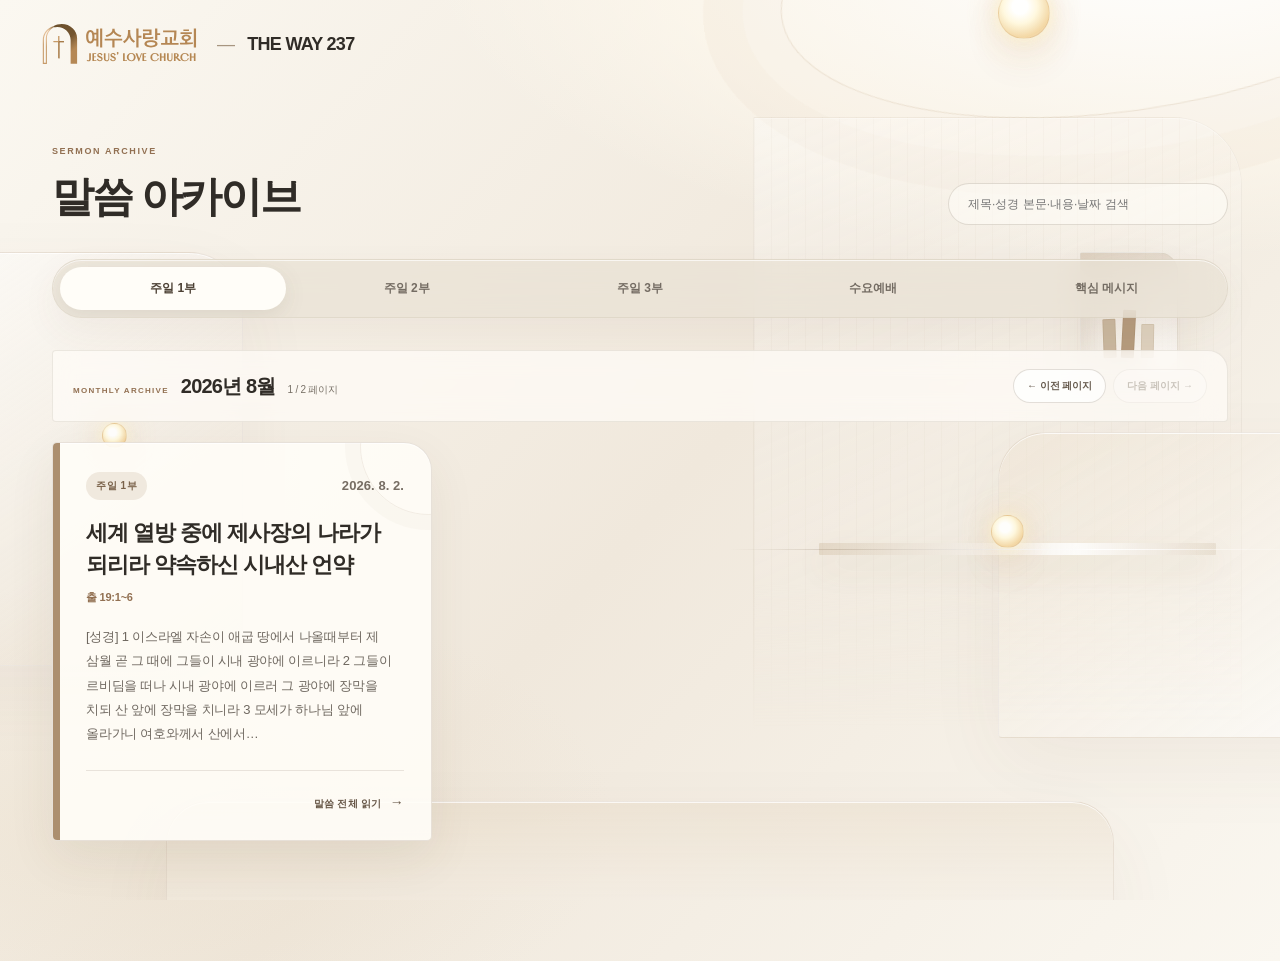
==== index.html @ fa020b90 "모바일 상세 화면 뒤로가기 수정" ====
<!doctype html>
<html lang="ko">
<head>
  <meta charset="utf-8">
  <meta name="viewport" content="width=device-width,initial-scale=1,viewport-fit=cover">
  <meta name="robots" content="noindex,nofollow,noarchive">
  <title>Jesus' Love Church - THE WAY 237</title>
  <link rel="stylesheet" href="./styles.css?v=ui-restore-2">
</head>
<body>
  <main class="site-shell">
    <div class="ambient-architecture" aria-hidden="true">
      <span class="ambient-plane ambient-plane-left"></span><span class="ambient-plane ambient-plane-right"></span><span class="ambient-plane ambient-plane-base"></span>
      <span class="ambient-shelf"></span><span class="ambient-niche"><i></i><i></i><i></i></span>
      <span class="ambient-orb ambient-orb-top"></span><span class="ambient-orb ambient-orb-middle"></span><span class="ambient-orb ambient-orb-low"></span>
    </div>
    <header class="topbar">
      <a class="brand" href="./" aria-label="Jesus' Love Church - THE WAY 237 홈"><img class="brand-logo" src="./jxlogo.svg" alt="Jesus' Love Church"><span class="brand-dash">—</span><span>THE WAY 237</span></a>
    </header>
    <section class="archive" aria-labelledby="archive-title">
      <div class="section-head"><div><span class="section-kicker">Sermon Archive</span><h1 id="archive-title">말씀 아카이브</h1></div><input id="search" class="search" type="search" placeholder="제목·성경 본문·내용·날짜 검색" aria-label="말씀 검색"></div>
      <div id="tabs" class="tabs" role="tablist" aria-label="예배 분류"></div>
      <div id="month-pagination" class="month-pagination" aria-label="월별 말씀 페이지"></div>
      <div id="cards" class="cards month-page month-page-next" aria-live="polite"></div>
    </section>
    <div id="modal-backdrop" class="modal-backdrop is-hidden" role="presentation">
      <section class="modal" role="dialog" aria-modal="true" aria-labelledby="sermon-title">
        <div class="modal-head"><span class="badge">전체 녹취록</span><div class="modal-actions"><a id="print-link" class="quiet-btn" target="_blank">PDF · 인쇄</a><button id="close-modal" class="quiet-btn" type="button">닫기</button></div></div>
        <div class="modal-body"><div id="modal-meta" class="modal-meta"></div><h2 id="sermon-title"></h2><p id="modal-passage" class="modal-passage"></p>
          <div class="annotation-panel"><div class="annotation-toolbar" role="toolbar" aria-label="녹취록 표시 도구">
            <button class="annotation-btn annotation-highlight" data-command="hiliteColor" aria-label="형광펜"><span class="annotation-icon">🖍</span><span class="annotation-label">형광펜</span><span class="annotation-mobile-label">형광</span></button>
            <button class="annotation-btn annotation-bold" data-command="bold" aria-label="굵게"><span class="annotation-icon">B</span><span class="annotation-label">굵게</span><span class="annotation-mobile-label">굵게</span></button>
            <button class="annotation-btn annotation-underline" data-command="underline" aria-label="밑줄"><span class="annotation-icon">U</span><span class="annotation-label">밑줄</span><span class="annotation-mobile-label">밑줄</span></button>
            <button class="annotation-btn" data-command="removeFormat" aria-label="선택 효과 지우기"><span class="annotation-icon">⌫</span><span class="annotation-label">선택 효과 지우기</span><span class="annotation-mobile-label">지우기</span></button>
            <button id="clear-effects" class="annotation-btn annotation-clear" aria-label="전체 효과 지우기"><span class="annotation-icon">↺</span><span class="annotation-label">전체 효과 지우기</span><span class="annotation-mobile-label">전체삭제</span></button>
          </div><p id="annotation-guide" class="annotation-guide" aria-live="polite">문장을 드래그해 선택한 뒤 원하는 효과를 누르세요.<span> 표시는 이 기기에만 저장되며 PDF에는 나오지 않습니다.</span></p></div>
          <div id="transcript" class="transcript annotated-transcript" contenteditable="true" role="document" aria-label="개인 표시가 가능한 전체 녹취록"></div>
        </div>
      </section>
    </div>
  </main>
  <script src="./app.js?v=history-fix-1" defer></script>
</body></html>
---- styles.css ----
:root {
  --ink: #302c27;
  --muted: #777066;
  --ivory: #f7f3ea;
  --paper: #fffdf8;
  --stone: #e8e0d3;
  --taupe: #a38d72;
  --bronze: #927052;
  --deep: #51483d;
  --line: rgba(100, 84, 65, .18);
  --shadow: 0 24px 70px rgba(76, 60, 42, .12);
}

* { box-sizing: border-box; }
html { scroll-behavior: smooth; }
body {
  margin: 0;
  background: var(--ivory);
  color: var(--ink);
  font-family: Pretendard, "SUIT", "Apple SD Gothic Neo", "Noto Sans KR", Arial, sans-serif;
  -webkit-font-smoothing: antialiased;
  letter-spacing: -.015em;
  overflow-x: hidden;
}
button, input, textarea, select { font: inherit; }
button, a { -webkit-tap-highlight-color: transparent; }

.site-shell {
  min-height: 100vh;
  background:
    radial-gradient(ellipse 58% 33% at 68% -4%, rgba(255,255,255,.98) 0%, rgba(255,250,239,.62) 50%, transparent 74%),
    radial-gradient(ellipse 42% 28% at 8% 68%, rgba(224,207,180,.28), transparent 72%),
    linear-gradient(132deg, #fbf8f1 0%, #f0e8dc 52%, #faf7f0 100%);
  position: relative;
  overflow: hidden;
  isolation:isolate;
  background-size: 132% 132%, 126% 126%, 100% 100%;
}
.site-shell::before { content:""; position:fixed; width:680px; height:280px; right:-180px; top:-170px; pointer-events:none; border:1px solid rgba(174,139,96,.19); border-radius:50%; box-shadow:0 0 0 38px rgba(255,255,255,.16),0 0 0 78px rgba(174,139,96,.045); transform:rotate(-8deg); z-index:0; }
.site-shell::after { content:""; position:fixed; width:70vw; height:155vh; left:-78vw; top:-28vh; pointer-events:none; opacity:.22; background:linear-gradient(108deg,transparent 10%,rgba(255,255,255,.04) 30%,rgba(255,253,244,.52) 48%,rgba(255,255,255,.09) 59%,transparent 79%); transform:rotate(8deg); z-index:0; }
.ambient-architecture { position:fixed; inset:0; z-index:0; pointer-events:none; overflow:hidden; }
.ambient-architecture::before { content:""; position:absolute; width:min(38vw,560px); height:68vh; right:3vw; top:13vh; opacity:.5; border:1px solid rgba(123,99,70,.1); border-radius:2px 68px 3px 3px; background:repeating-linear-gradient(90deg,rgba(143,119,88,.065) 0 1px,transparent 1px 17px),linear-gradient(155deg,rgba(255,255,255,.65),rgba(221,205,181,.25)); box-shadow:inset 0 1px rgba(255,255,255,.8),0 42px 100px rgba(107,81,48,.07); mask-image:linear-gradient(to bottom,black 0 76%,transparent); }
.ambient-architecture::after { content:""; position:absolute; width:46vw; height:1px; right:-3vw; top:61vh; background:linear-gradient(90deg,transparent,rgba(112,89,63,.2) 18%,rgba(255,255,255,.9) 62%,transparent); box-shadow:0 12px 32px rgba(117,88,52,.1); }
.ambient-plane { position:absolute; display:block; border:1px solid rgba(118,93,64,.09); box-shadow:inset 0 1px rgba(255,255,255,.75),0 28px 80px rgba(106,79,46,.055); }
.ambient-plane-left { width:32vw; height:46vh; left:-13vw; top:28vh; border-radius:0 54px 5px 0; background:linear-gradient(145deg,rgba(255,255,255,.62),rgba(217,199,175,.25)); }
.ambient-plane-right { width:31vw; height:34vh; right:-9vw; top:48vh; border-radius:48px 0 0 4px; background:linear-gradient(145deg,rgba(236,224,205,.45),rgba(255,255,255,.58)); }
.ambient-plane-base { width:74vw; height:23vh; left:13vw; bottom:-12vh; border-radius:42px 42px 0 0; background:linear-gradient(180deg,rgba(228,213,191,.36),rgba(255,255,255,.48)); }
.ambient-shelf { position:absolute; right:5vw; top:60.3vh; width:31vw; height:12px; border-radius:1px; background:linear-gradient(90deg,rgba(199,178,148,.36),rgba(255,255,255,.8) 65%,rgba(183,158,126,.2)); box-shadow:0 13px 32px rgba(116,84,47,.09); }
.ambient-niche { position:absolute; right:8vw; top:28vh; width:98px; height:124px; padding:17px 14px; display:flex; align-items:flex-end; justify-content:center; gap:6px; border:1px solid rgba(112,88,60,.1); border-radius:2px 20px 2px 2px; background:linear-gradient(155deg,rgba(197,177,149,.3),rgba(255,255,255,.72)); box-shadow:inset 12px 14px 28px rgba(111,80,42,.08),0 20px 45px rgba(106,79,47,.07); }
.ambient-niche i { width:13px; height:39px; border-radius:1px; background:#c9b79e; box-shadow:inset 0 0 0 1px rgba(103,77,46,.08); transform:rotate(-2deg); }
.ambient-niche i:nth-child(2) { height:48px; background:#b59b7d; transform:rotate(3deg); }
.ambient-niche i:nth-child(3) { height:34px; background:#ddd0bd; transform:rotate(1deg); }
.ambient-orb { position:absolute; display:block; width:33px; height:33px; border-radius:50%; background:radial-gradient(circle at 42% 37%,#fff 0 18%,#fff8dd 40%,#f2d39c 72%,rgba(207,158,93,.32) 100%); border:1px solid rgba(188,143,83,.22); box-shadow:0 0 12px rgba(255,245,208,.95),0 0 34px rgba(231,190,125,.46),0 20px 48px rgba(169,119,55,.13); opacity:.9; }
.ambient-orb-top { width:52px; height:52px; right:18vw; top:-13px; animation-delay:-2s; }
.ambient-orb-middle { right:20vw; top:57.2vh; }
.ambient-orb-low { width:25px; height:25px; left:8vw; top:47vh; animation-delay:-4s; }

.topbar { max-width: 1260px; margin:auto; height:88px; padding:0 30px; display:flex; justify-content:space-between; align-items:center; position:relative; z-index:3; }
.brand { display:inline-flex; align-items:center; gap:13px; color:var(--ink); text-decoration:none; font-size:18px; font-weight:700; letter-spacing:-.04em; }
.brand-dash { color:#a79580; font-weight:400; }
.brand-logo { display:block; width:164px; height:auto; flex:0 0 auto; }
.brand-mark { width:38px; height:38px; border:1px solid rgba(81,72,61,.35); border-radius:50%; display:grid; place-items:center; font-size:14px; font-weight:600; background:rgba(255,253,248,.48); backdrop-filter:blur(8px); }
.admin-link { color:#71695f; text-decoration:none; font-size:12px; font-weight:600; letter-spacing:.05em; padding:8px 2px; border-bottom:1px solid transparent; }
.admin-link:hover { color:var(--ink); border-color:var(--taupe); }

.eyebrow { margin:0 0 25px; color:#f0dabb; text-transform:uppercase; letter-spacing:.2em; font-size:10px; font-weight:700; }

.archive { max-width:1200px; margin:58px auto 0; padding:0 12px 120px; position:relative; z-index:2; }
.section-head { display:flex; align-items:flex-end; justify-content:space-between; gap:36px; margin-bottom:34px; }
.section-kicker { display:block; color:var(--bronze); text-transform:uppercase; letter-spacing:.18em; font-size:9px; font-weight:700; margin-bottom:13px; }
.section-head h1 { margin:0; font-size:42px; font-weight:650; letter-spacing:-.055em; }
.section-head p { margin:12px 0 0; color:var(--muted); font-size:14px; }
.search { width:280px; background:rgba(255,253,248,.55); border:1px solid var(--line); border-radius:100px; padding:13px 19px; outline:none; color:var(--ink); font-size:12px; transition:.2s; }
.search:focus { background:var(--paper); border-color:rgba(146,112,82,.55); box-shadow:0 0 0 4px rgba(146,112,82,.08); }
.search-highlight { background:#fff18a; color:inherit; border-radius:3px; padding:0 .08em; box-decoration-break:clone; -webkit-box-decoration-break:clone; box-shadow:0 0 0 2px rgba(255,241,138,.38); }

.tabs { display:flex; gap:7px; padding:7px; background:rgba(232,224,211,.68); border:1px solid rgba(130,108,82,.1); border-radius:100px; overflow-x:auto; scrollbar-width:none; margin-bottom:32px; backdrop-filter:blur(16px); box-shadow:0 14px 38px rgba(101,76,46,.055),inset 0 1px rgba(255,255,255,.65); }
.tab { flex:1; min-width:max-content; border:0; background:transparent; color:#746c63; padding:13px 18px; border-radius:100px; cursor:pointer; font-size:12px; font-weight:600; transition:.2s ease; }
.tab:hover { color:var(--ink); background:rgba(255,255,255,.36); }
.tab.active { background:var(--paper); color:#4c4034; box-shadow:0 6px 22px rgba(80,64,45,.10); }

.month-pagination { margin:0 0 20px; padding:18px 20px; display:flex; align-items:center; justify-content:space-between; gap:20px; border:1px solid rgba(111,91,68,.12); border-radius:4px 20px 4px 4px; background:rgba(255,253,248,.7); backdrop-filter:blur(12px); }
.month-heading { display:flex; align-items:baseline; gap:12px; min-width:0; }
.month-heading > span { color:var(--bronze); font-size:8px; font-weight:750; letter-spacing:.16em; text-transform:uppercase; }
.month-heading strong { color:var(--ink); font-size:20px; letter-spacing:-.04em; white-space:nowrap; }
.month-heading small { color:var(--muted); font-size:10px; white-space:nowrap; }
.month-buttons { display:flex; gap:7px; }
.month-buttons button { border:1px solid var(--line); border-radius:100px; padding:9px 13px; background:rgba(255,255,255,.7); color:#675b4e; font-size:10px; font-weight:650; cursor:pointer; }
.month-buttons button:hover:not(:disabled) { background:#fff; border-color:rgba(146,112,82,.42); }
.month-buttons button:disabled { opacity:.32; cursor:default; }

.cards { display:grid; grid-template-columns:repeat(3,1fr); gap:18px; }
.month-page-next { animation:month-page-next .32s ease both; }
.month-page-previous { animation:month-page-previous .32s ease both; }
@keyframes month-page-next { from { opacity:.2; transform:translateX(18px); } to { opacity:1; transform:translateX(0); } }
@keyframes month-page-previous { from { opacity:.2; transform:translateX(-18px); } to { opacity:1; transform:translateX(0); } }
.card { min-height:320px; background:rgba(255,253,248,.9); border:1px solid rgba(111,91,68,.16); border-radius:5px 28px 5px 5px; padding:29px 27px 23px 33px; display:flex; flex-direction:column; position:relative; overflow:hidden; transition:transform .28s ease, box-shadow .28s ease, background .28s ease; box-shadow:0 18px 48px rgba(82,65,45,.075),inset 0 1px rgba(255,255,255,.8); backdrop-filter:blur(14px); }
.card::before { content:""; position:absolute; inset:0 auto 0 0; width:7px; background:#b6a186; }
.card::after { content:""; position:absolute; width:135px; height:135px; border:1px solid rgba(146,112,82,.11); border-radius:50%; right:-66px; top:-65px; box-shadow:0 0 0 15px rgba(146,112,82,.035); }
.card-sunday1::before { background:#ac8f6f; }
.card-sunday2::before { background:#888b75; }
.card-sunday3::before { background:#a77f72; }
.card-wednesday::before { background:#788c89; }
.card-core::before { background:#8b765d; }
.card:hover { transform:translateY(-5px); background:#fffefa; box-shadow:0 24px 55px rgba(79,61,41,.12); }
.card-top { display:flex; align-items:center; justify-content:space-between; gap:12px; position:relative; z-index:1; }
.card-number, .date { color:#989087; font-size:9px; font-weight:600; letter-spacing:.11em; text-transform:uppercase; }
.badge { align-self:flex-start; display:inline-flex; margin-top:0; color:#796149; font-size:10px; font-weight:700; letter-spacing:.06em; padding:7px 10px; background:#f0e9de; border-radius:100px; }
.card-meta { display:flex; align-items:center; justify-content:space-between; gap:12px; position:relative; z-index:1; }
.card-date { color:#766d63; font-size:13px; font-weight:720; line-height:1.4; letter-spacing:.005em; white-space:nowrap; }
.card-title { margin:17px 0 9px; border:0; background:none; color:var(--ink); padding:0; text-align:left; font-size:22px; line-height:1.46; font-weight:650; letter-spacing:-.045em; cursor:pointer; word-break:keep-all; position:relative; z-index:1; }
.card-title:hover { color:#7b6045; }
.passage { margin:0; color:var(--bronze); font-size:11px; font-weight:600; }
.card-excerpt { margin:20px 0 24px; color:#6f6860; font-size:13px; line-height:1.86; word-break:keep-all; }
.card-bottom { margin-top:auto; padding-top:17px; border-top:1px solid rgba(105,88,68,.14); display:flex; align-items:center; justify-content:flex-end; color:var(--muted); font-size:11px; }
.card-read { border:0; background:none; padding:6px 0 6px 10px; color:#675747; cursor:pointer; font-size:10px; font-weight:700; letter-spacing:.03em; }
.read-arrow { display:inline-block; margin-left:5px; font-size:14px; transition:transform .2s; }
.card-read:hover .read-arrow { transform:translateX(3px); }
.empty { grid-column:1/-1; border:1px dashed rgba(118,99,75,.32); border-radius:4px 28px 4px 4px; padding:82px 20px; text-align:center; color:var(--muted); background:rgba(255,253,248,.55); }
.empty strong { display:block; color:var(--ink); font-size:20px; margin-bottom:10px; }

.modal-backdrop { position:fixed; inset:0; z-index:50; background:rgba(48,41,34,.64); backdrop-filter:blur(12px); padding:26px; display:grid; place-items:center; }
.modal { width:min(880px,100%); max-height:calc(100vh - 52px); background:#fffdf8; border-radius:5px 32px 5px 5px; box-shadow:0 34px 110px rgba(27,21,16,.34); overflow:auto; }
.modal-head { position:sticky; top:0; z-index:2; background:rgba(255,253,248,.94); backdrop-filter:blur(15px); border-bottom:1px solid var(--line); padding:16px 25px; display:flex; justify-content:space-between; align-items:center; }
.modal-head .badge { margin:0; }
.modal-actions { display:flex; gap:8px; }
.quiet-btn, .primary-btn, .danger-btn { display:inline-flex; align-items:center; justify-content:center; border:1px solid var(--line); background:rgba(255,255,255,.45); padding:10px 14px; cursor:pointer; color:var(--ink); font-size:11px; font-weight:650; border-radius:100px; text-decoration:none; }
.quiet-btn:hover { background:#fff; border-color:rgba(146,112,82,.4); }
.primary-btn { background:var(--deep); color:#fff; border-color:var(--deep); }
.primary-btn:hover { background:#3e372f; }
.danger-btn { color:#9e5149; border-color:#dabfba; }
.modal-body { padding:62px clamp(30px,8vw,96px) 90px; }
.modal-meta { color:#6f5943; font-size:14px; font-weight:760; line-height:1.55; letter-spacing:.015em; }
.modal h2 { margin:21px 0 12px; font-size:clamp(31px,5vw,47px); line-height:1.35; letter-spacing:-.055em; font-weight:670; word-break:keep-all; }
.modal-passage { color:var(--bronze); margin:16px 0 0; font-size:13px; font-weight:650; letter-spacing:.01em; }
.transcript { max-width:670px; margin:42px auto 0; font-size:16px; line-height:2.05; color:#3e3a35; word-break:keep-all; font-weight:400; }
.transcript p { margin:0 0 1.55em; white-space:pre-line; }
.annotation-panel { position:fixed; left:50%; bottom:24px; transform:translate3d(-50%,0,0); z-index:70; width:min(760px,calc(100vw - 80px)); margin:0; padding:14px 15px 12px; border:1px solid rgba(120,99,75,.2); border-radius:5px 18px 5px 5px; background:#f5efe5; box-shadow:0 18px 48px rgba(56,41,27,.22); }
.annotation-toolbar { display:flex; flex-wrap:nowrap; gap:7px; }
.annotation-btn { flex:1 1 0; min-width:0; min-height:38px; border:1px solid rgba(107,88,66,.18); border-radius:100px; padding:8px 7px; background:#fffdf9; color:#5f554a; font-size:10px; font-weight:700; cursor:pointer; display:inline-flex; align-items:center; justify-content:center; gap:6px; white-space:nowrap; }
.annotation-btn:hover { background:#fff; border-color:rgba(146,112,82,.45); }
.annotation-icon { min-width:14px; font-size:13px; line-height:1; text-align:center; }
.annotation-label { display:none; }
.annotation-mobile-label { display:block; font-size:9px; line-height:1; white-space:nowrap; }
.annotation-highlight { background:linear-gradient(transparent 32%,#fff18a 32% 84%,transparent 84%),#fff; }
.annotation-bold { font-weight:850; }
.annotation-underline { text-decoration:underline; text-underline-offset:3px; }
.annotation-clear { color:#8b5f56; }
.annotation-guide { margin:9px 2px 0; color:#766d63; font-size:10px; line-height:1.6; }
.annotation-guide span { color:#9a8f83; }
.annotated-transcript { cursor:text; outline:none; caret-color:transparent; padding-bottom:112px; }
.annotated-transcript:focus { outline:none; }
.annotated-transcript ::selection { background:rgba(178,151,116,.28); }

.admin-page { min-height:100vh; background:radial-gradient(ellipse 52% 25% at 80% 0%,rgba(255,255,255,.95),transparent 74%),linear-gradient(135deg,#f8f4ec,#ede2d3 55%,#f8f5ee); }
.admin-wrap { max-width:1080px; margin:auto; padding:38px 24px 90px; }
.admin-nav { display:flex; justify-content:space-between; align-items:center; margin-bottom:60px; }
.admin-hero { display:flex; justify-content:space-between; align-items:flex-end; gap:30px; border-bottom:1px solid var(--line); padding-bottom:32px; }
.admin-hero h1 { margin:0; font-size:42px; font-weight:660; letter-spacing:-.055em; }
.admin-hero p { margin:12px 0 0; color:var(--muted); }
.admin-grid { display:grid; grid-template-columns:1.5fr .8fr; gap:24px; margin-top:28px; align-items:start; }
.panel { background:rgba(255,253,248,.94); border:1px solid var(--line); border-radius:4px 22px 4px 4px; padding:29px; box-shadow:0 12px 36px rgba(77,59,40,.055); }
.panel h2 { margin:0 0 7px; font-size:21px; font-weight:670; letter-spacing:-.04em; }
.panel-note { margin:0 0 25px; color:var(--muted); font-size:12px; line-height:1.65; }
.form-grid { display:grid; grid-template-columns:1fr 1fr; gap:16px; }
.field { display:flex; flex-direction:column; gap:7px; }
.field.full { grid-column:1/-1; }
.field label { color:#5f574e; font-size:11px; font-weight:700; }
.field input, .field select, .field textarea { width:100%; border:1px solid rgba(108,91,71,.23); background:rgba(255,255,255,.74); padding:12px 13px; outline:none; color:var(--ink); border-radius:3px 12px 3px 3px; }
.field input:focus, .field select:focus, .field textarea:focus { border-color:var(--taupe); box-shadow:0 0 0 3px rgba(163,141,114,.10); background:#fff; }
.field textarea { min-height:340px; resize:vertical; line-height:1.75; }
.form-actions { display:flex; justify-content:space-between; align-items:center; gap:10px; margin-top:18px; }
.form-submit-actions, .admin-item-actions { display:flex; align-items:center; gap:8px; }
.editing-panel { border-color:rgba(154,119,77,.5); box-shadow:0 0 0 3px rgba(163,141,114,.1),0 12px 36px rgba(77,59,40,.07); }
.helper { color:var(--muted); font-size:11px; }
.settings-stack { display:flex; flex-direction:column; gap:20px; }
.notice { margin:18px 0 0; padding:13px 15px; background:#eee8dc; color:#625747; font-size:11px; line-height:1.65; border-left:3px solid #ab9272; }
.notice.error, .error { background:#f6e9e5; color:#8d4942; border-color:#ba6f67; }
.admin-list { margin-top:24px; }
.admin-category-tabs { display:flex; flex-wrap:wrap; gap:7px; margin:0 0 18px; }
.admin-category-tabs button { border:1px solid var(--line); border-radius:100px; padding:9px 12px; background:#fff; color:var(--muted); font-size:10px; font-weight:700; cursor:pointer; }
.admin-category-tabs button span { display:inline-grid; min-width:18px; height:18px; margin-left:4px; padding:0 4px; place-items:center; border-radius:100px; background:#eee7dc; color:#756452; font-size:8px; }
.admin-category-tabs button.active { background:var(--deep); color:#fff; border-color:var(--deep); }
.admin-category-tabs button.active span { background:rgba(255,255,255,.16); color:#fff; }
.admin-item { display:flex; justify-content:space-between; align-items:center; gap:14px; padding:16px 0; border-top:1px solid var(--line); font-size:11px; color:var(--muted); }
.admin-item strong { display:block; color:var(--ink); font-size:14px; margin-bottom:5px; }
.admin-item-actions { flex:0 0 auto; }
.admin-empty { padding:28px 0 8px; text-align:center; }
.loading { min-height:60vh; display:grid; place-items:center; color:var(--muted); }
.signin-card { max-width:500px; margin:11vh auto; background:rgba(255,253,248,.96); padding:52px; text-align:center; border:1px solid var(--line); border-radius:5px 32px 5px 5px; box-shadow:var(--shadow); }
.signin-card .brand { margin-bottom:18px; }
.signin-card h1 { font-weight:660; font-size:34px; letter-spacing:-.05em; }
.signin-card p { color:var(--muted); line-height:1.75; margin-bottom:25px; font-size:13px; }
.signin-card .field { text-align:left; }

.print-page { max-width:794px; margin:0 auto; padding:52px 54px 80px; background:#fff; min-height:100vh; color:#111; }
.print-page #print-root { width:100%; }
.print-toolbar { display:flex; justify-content:space-between; align-items:center; border-bottom:1px solid #dedede; padding-bottom:16px; margin-bottom:50px; }
.print-toolbar-note { color:#777; font-size:12px; }
.print-header { break-after:avoid-page; }
.print-meta { margin:0; color:#333; font-size:15px; line-height:1.5; font-weight:720; letter-spacing:.01em; }
.print-title { max-width:680px; font-size:34px; line-height:1.42; letter-spacing:-.04em; margin:19px 0 0; font-weight:700; word-break:keep-all; }
.print-passage { margin:19px 0 0; color:#222; font-size:15px; line-height:1.6; font-weight:650; }
.print-content { margin-top:62px; font-size:15px; line-height:1.95; letter-spacing:-.012em; color:#111; word-break:keep-all; }
.print-paragraph { margin:0 0 1.45em; white-space:pre-line; orphans:3; widows:3; }
.print-section-label { display:block; margin:2.2em 0 .75em; font-size:17px; line-height:1.5; font-weight:800; letter-spacing:-.02em; }
.print-content .print-paragraph:first-child .print-section-label { margin-top:0; }

@media (max-width:850px) {
  .ambient-architecture::before { width:52vw; right:-5vw; opacity:.38; }
  .ambient-plane-left { width:43vw; left:-23vw; }
  .ambient-niche { right:3vw; transform:scale(.82); transform-origin:top right; }
  .ambient-shelf { right:-4vw; width:44vw; }
  .topbar { padding:0 20px; }
  .archive { margin-top:46px; padding:0 16px 90px; }
  .section-head { align-items:flex-start; flex-direction:column; }
  .search { width:100%; }
  .cards { grid-template-columns:1fr 1fr; }
  .admin-grid { grid-template-columns:1fr; }
}
@media (max-width:570px) {
  .ambient-architecture::before { width:74vw; height:54vh; right:-26vw; top:18vh; opacity:.28; }
  .ambient-plane-left { width:72vw; height:34vh; left:-49vw; top:37vh; }
  .ambient-plane-right { width:58vw; right:-35vw; top:53vh; opacity:.65; }
  .ambient-plane-base, .ambient-niche, .ambient-orb-low { display:none; }
  .ambient-shelf { width:50vw; right:-23vw; top:55vh; opacity:.6; }
  .ambient-orb-top { right:8vw; width:42px; height:42px; }
  .ambient-orb-middle { right:10vw; top:52.5vh; width:25px; height:25px; opacity:.72; }
  .topbar { height:72px; }
  .topbar .brand { gap:7px; font-size:13px; white-space:nowrap; }
  .topbar .brand-logo { width:112px; }
  .topbar .brand-dash { display:none; }
  .archive { margin-top:68px; }
  .section-head h1 { font-size:34px; }
  .month-pagination { align-items:flex-start; flex-direction:column; padding:16px; }
  .month-heading { flex-wrap:wrap; gap:6px 10px; }
  .month-heading > span { width:100%; }
  .month-buttons { width:100%; }
  .month-buttons button { flex:1; padding:10px 8px; }
  .tabs { display:grid; grid-template-columns:repeat(2,minmax(0,1fr)); width:100%; max-width:100%; overflow:hidden; border-radius:18px; gap:5px; }
  .tab { min-width:0; width:100%; padding:11px 7px; white-space:normal; line-height:1.35; }
  .cards { grid-template-columns:1fr; }
  .card { min-height:300px; }
  .modal-backdrop { padding:0; }
  .modal { max-height:100vh; height:100vh; border-radius:0; }
  .modal-head { padding:13px 15px; }
  .modal-body { padding:42px 24px 65px; }
  .modal-meta { font-size:13px; }
  .annotation-panel { left:10px; right:10px; bottom:max(10px,env(safe-area-inset-bottom)); transform:none; width:auto; padding:7px; border-radius:14px; }
  .annotation-toolbar { width:100%; gap:5px; }
  .annotation-btn { flex:1 1 20%; min-width:0; min-height:50px; padding:5px 2px; border-radius:10px; flex-direction:column; gap:3px; }
  .annotation-icon { font-size:16px; }
  .annotation-mobile-label { font-size:8px; }
  .annotation-guide { display:none; }
  .annotated-transcript { padding-bottom:92px; }
  .form-grid { grid-template-columns:1fr; }
  .field.full { grid-column:auto; }
  .form-actions { align-items:stretch; flex-direction:column; }
  .form-submit-actions { width:100%; }
  .form-submit-actions button { flex:1; }
  .admin-item { align-items:flex-start; flex-direction:column; }
  .admin-item-actions { width:100%; }
  .admin-item-actions button { flex:1; }
  .admin-hero { align-items:flex-start; flex-direction:column; }
  .signin-card { margin:7vh 14px; padding:38px 26px; }
}
@media (prefers-reduced-motion: reduce) {
  *, *::before, *::after { scroll-behavior:auto !important; animation-duration:.01ms !important; animation-iteration-count:1 !important; }
}
@media print {
  html, body { background:#fff; color:#000; }
  .print-toolbar { display:none; }
  .print-page { padding:0; max-width:none; width:auto; min-height:0; }
  .print-meta, .print-passage, .print-content { color:#000; }
  .print-title { font-size:25pt; line-height:1.38; }
  .print-meta, .print-passage { font-size:11pt; }
  .print-content { margin-top:16mm; font-size:11pt; line-height:1.9; }
  .print-paragraph { margin-bottom:1.35em; }
  .print-section-label { font-size:12.5pt; }
  @page { size:A4; margin:19mm 18mm 20mm; }
}

.is-hidden { display:none !important; }
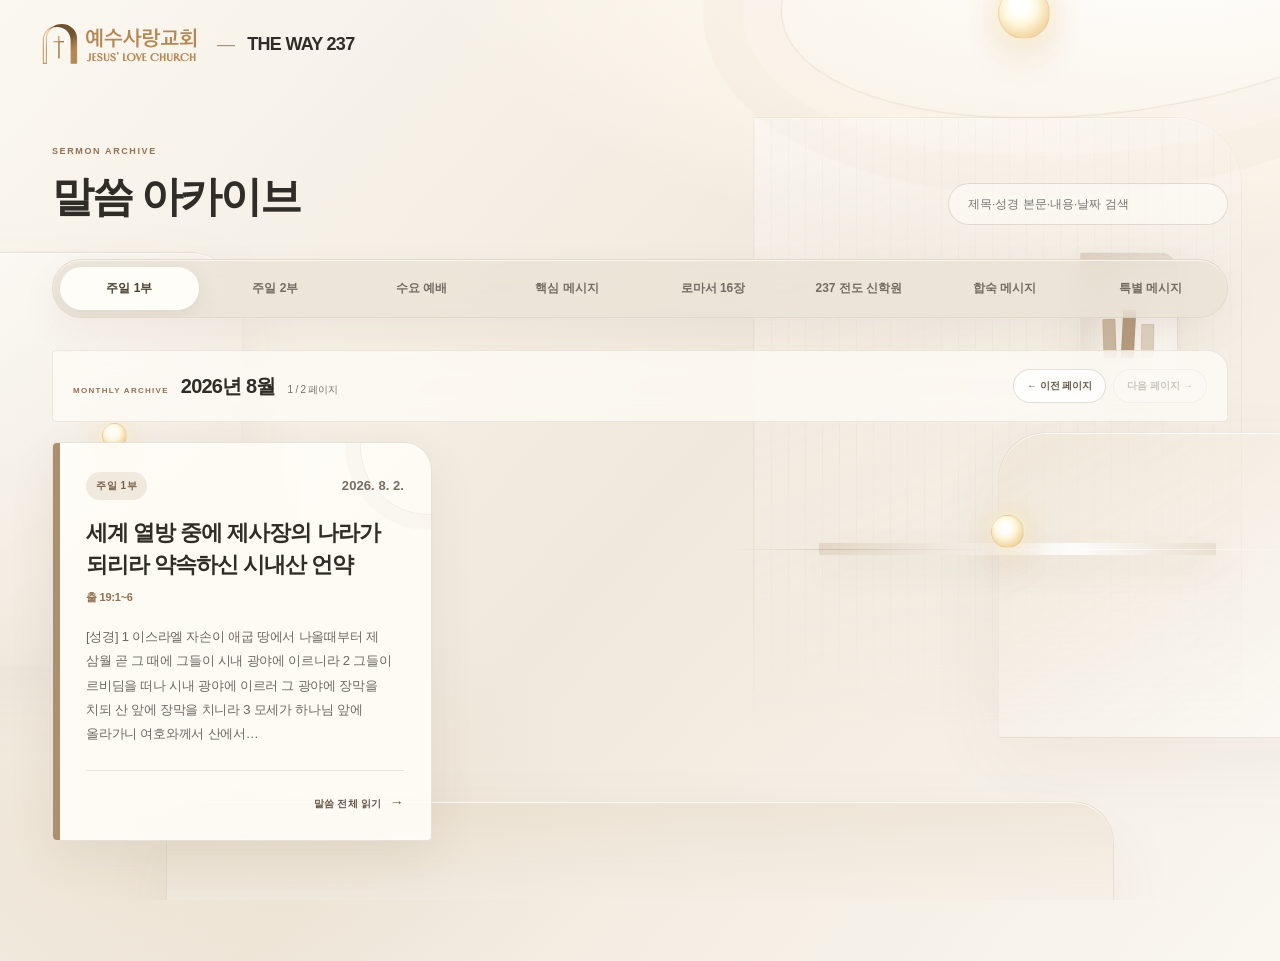
==== commit e3c9bbdf: "말씀 분류 탭과 항목 필터 추가" ====
--- a/index.html
+++ b/index.html
@@ -5,7 +5,7 @@
   <meta name="viewport" content="width=device-width,initial-scale=1,viewport-fit=cover">
   <meta name="robots" content="noindex,nofollow,noarchive">
   <title>Jesus' Love Church - THE WAY 237</title>
-  <link rel="stylesheet" href="./styles.css?v=ui-restore-2">
+  <link rel="stylesheet" href="./styles.css?v=overflow-fix-1">
 </head>
 <body>
   <main class="site-shell">
@@ -20,12 +20,13 @@
     <section class="archive" aria-labelledby="archive-title">
       <div class="section-head"><div><span class="section-kicker">Sermon Archive</span><h1 id="archive-title">말씀 아카이브</h1></div><input id="search" class="search" type="search" placeholder="제목·성경 본문·내용·날짜 검색" aria-label="말씀 검색"></div>
       <div id="tabs" class="tabs" role="tablist" aria-label="예배 분류"></div>
+      <fieldset id="detail-filters" class="detail-filters is-hidden"><legend id="detail-filter-title"></legend><div id="detail-filter-options"></div></fieldset>
       <div id="month-pagination" class="month-pagination" aria-label="월별 말씀 페이지"></div>
       <div id="cards" class="cards month-page month-page-next" aria-live="polite"></div>
     </section>
     <div id="modal-backdrop" class="modal-backdrop is-hidden" role="presentation">
       <section class="modal" role="dialog" aria-modal="true" aria-labelledby="sermon-title">
-        <div class="modal-head"><span class="badge">전체 녹취록</span><div class="modal-actions"><a id="print-link" class="quiet-btn" target="_blank">PDF · 인쇄</a><button id="close-modal" class="quiet-btn" type="button">닫기</button></div></div>
+        <div class="modal-head"><div class="modal-head-top"><span class="badge">전체 녹취록</span><div class="modal-actions"><a id="print-link" class="quiet-btn" target="_blank">PDF · 인쇄</a><button id="close-modal" class="quiet-btn" type="button">닫기</button></div></div><div class="transcript-search-bar" role="search"><input id="transcript-search" type="search" placeholder="녹취록 본문에서 검색" aria-label="녹취록 본문에서 검색"><span id="transcript-search-count" class="transcript-search-count" aria-live="polite"></span><button id="transcript-search-prev" type="button" aria-label="이전 검색 결과">↑</button><button id="transcript-search-next" type="button" aria-label="다음 검색 결과">↓</button></div></div>
         <div class="modal-body"><div id="modal-meta" class="modal-meta"></div><h2 id="sermon-title"></h2><p id="modal-passage" class="modal-passage"></p>
           <div class="annotation-panel"><div class="annotation-toolbar" role="toolbar" aria-label="녹취록 표시 도구">
             <button class="annotation-btn annotation-highlight" data-command="hiliteColor" aria-label="형광펜"><span class="annotation-icon">🖍</span><span class="annotation-label">형광펜</span><span class="annotation-mobile-label">형광</span></button>
@@ -39,5 +40,5 @@
       </section>
     </div>
   </main>
-  <script src="./app.js?v=history-fix-1" defer></script>
+  <script src="./app.js?v=transcript-search-1" defer></script>
 </body></html>
--- a/styles.css
+++ b/styles.css
@@ -12,8 +12,17 @@
 }
 
 * { box-sizing: border-box; }
-html { scroll-behavior: smooth; }
+html {
+  width: 100%;
+  max-width: 100%;
+  scroll-behavior: smooth;
+  overflow-x: hidden;
+  overflow-x: clip;
+  overscroll-behavior-x: none;
+}
 body {
+  width: 100%;
+  max-width: 100%;
   margin: 0;
   background: var(--ivory);
   color: var(--ink);
@@ -21,11 +30,15 @@
   -webkit-font-smoothing: antialiased;
   letter-spacing: -.015em;
   overflow-x: hidden;
+  overflow-x: clip;
+  overscroll-behavior-x: none;
 }
 button, input, textarea, select { font: inherit; }
 button, a { -webkit-tap-highlight-color: transparent; }
 
 .site-shell {
+  width: 100%;
+  max-width: 100%;
   min-height: 100vh;
   background:
     radial-gradient(ellipse 58% 33% at 68% -4%, rgba(255,255,255,.98) 0%, rgba(255,250,239,.62) 50%, transparent 74%),
@@ -33,6 +46,8 @@
     linear-gradient(132deg, #fbf8f1 0%, #f0e8dc 52%, #faf7f0 100%);
   position: relative;
   overflow: hidden;
+  overflow: clip;
+  touch-action: pan-y;
   isolation:isolate;
   background-size: 132% 132%, 126% 126%, 100% 100%;
 }
@@ -75,6 +90,15 @@
 .search-highlight { background:#fff18a; color:inherit; border-radius:3px; padding:0 .08em; box-decoration-break:clone; -webkit-box-decoration-break:clone; box-shadow:0 0 0 2px rgba(255,241,138,.38); }
 
 .tabs { display:flex; gap:7px; padding:7px; background:rgba(232,224,211,.68); border:1px solid rgba(130,108,82,.1); border-radius:100px; overflow-x:auto; scrollbar-width:none; margin-bottom:32px; backdrop-filter:blur(16px); box-shadow:0 14px 38px rgba(101,76,46,.055),inset 0 1px rgba(255,255,255,.65); }
+.detail-filters { margin:-16px 0 28px; padding:14px 16px 16px; border:1px solid rgba(111,91,68,.14); background:rgba(255,253,248,.72); border-radius:5px 18px 5px 5px; }
+.detail-filters legend { padding:0 7px; color:var(--muted); font-size:10px; font-weight:700; }
+.detail-filters > div { display:flex; flex-wrap:wrap; gap:8px; }
+.detail-filter { position:relative; cursor:pointer; }
+.detail-filter input { position:absolute; opacity:0; pointer-events:none; }
+.detail-filter span, .detail-badge { display:inline-flex; align-items:center; border:1px solid transparent; border-radius:100px; padding:7px 11px; font-size:10px; font-weight:700; color:#665a4d; background:#eee7dc; }
+.detail-filter input:checked + span { outline:2px solid var(--deep); outline-offset:2px; color:var(--deep); }
+.detail-badge { align-self:flex-start; margin:12px 0 0; padding:6px 10px; }
+.detail-tone-1 span, .detail-badge.detail-tone-1 { background:#efe3d4; border-color:#dcc5aa; }.detail-tone-2 span, .detail-badge.detail-tone-2 { background:#e3e8dc; border-color:#c9d1bd; }.detail-tone-3 span, .detail-badge.detail-tone-3 { background:#eee0dc; border-color:#dbc1b9; }.detail-tone-4 span, .detail-badge.detail-tone-4 { background:#e2e5e4; border-color:#c5cdcb; }.detail-tone-5 span, .detail-badge.detail-tone-5 { background:#ebe2d3; border-color:#d8c6a9; }.detail-tone-6 span, .detail-badge.detail-tone-6 { background:#e6e0e8; border-color:#cec3d1; }
 .tab { flex:1; min-width:max-content; border:0; background:transparent; color:#746c63; padding:13px 18px; border-radius:100px; cursor:pointer; font-size:12px; font-weight:600; transition:.2s ease; }
 .tab:hover { color:var(--ink); background:rgba(255,255,255,.36); }
 .tab.active { background:var(--paper); color:#4c4034; box-shadow:0 6px 22px rgba(80,64,45,.10); }
@@ -119,22 +143,31 @@
 .empty { grid-column:1/-1; border:1px dashed rgba(118,99,75,.32); border-radius:4px 28px 4px 4px; padding:82px 20px; text-align:center; color:var(--muted); background:rgba(255,253,248,.55); }
 .empty strong { display:block; color:var(--ink); font-size:20px; margin-bottom:10px; }
 
-.modal-backdrop { position:fixed; inset:0; z-index:50; background:rgba(48,41,34,.64); backdrop-filter:blur(12px); padding:26px; display:grid; place-items:center; }
-.modal { width:min(880px,100%); max-height:calc(100vh - 52px); background:#fffdf8; border-radius:5px 32px 5px 5px; box-shadow:0 34px 110px rgba(27,21,16,.34); overflow:auto; }
-.modal-head { position:sticky; top:0; z-index:2; background:rgba(255,253,248,.94); backdrop-filter:blur(15px); border-bottom:1px solid var(--line); padding:16px 25px; display:flex; justify-content:space-between; align-items:center; }
+.modal-backdrop { position:fixed; inset:0; z-index:50; max-width:100%; overflow:hidden; overscroll-behavior:none; touch-action:pan-y; background:rgba(48,41,34,.64); backdrop-filter:blur(12px); padding:26px; display:grid; place-items:center; }
+.modal { width:min(880px,100%); min-width:0; max-width:100%; max-height:calc(100vh - 52px); background:#fffdf8; border-radius:5px 32px 5px 5px; box-shadow:0 34px 110px rgba(27,21,16,.34); overflow-y:auto; overflow-x:hidden; overscroll-behavior-x:none; touch-action:pan-y; }
+.modal-head { position:sticky; top:0; z-index:3; background:rgba(255,253,248,.96); backdrop-filter:blur(15px); border-bottom:1px solid var(--line); padding:13px 25px 12px; }
+.modal-head-top { display:flex; justify-content:space-between; align-items:center; }
 .modal-head .badge { margin:0; }
 .modal-actions { display:flex; gap:8px; }
+.transcript-search-bar { display:flex; align-items:center; gap:7px; margin-top:10px; }
+.transcript-search-bar input { min-width:0; flex:1; height:38px; border:1px solid rgba(108,91,71,.22); border-radius:100px; padding:0 14px; background:#fff; color:var(--ink); outline:none; font-size:12px; }
+.transcript-search-bar input:focus { border-color:rgba(146,112,82,.55); box-shadow:0 0 0 3px rgba(146,112,82,.08); }
+.transcript-search-count { min-width:38px; color:#796b5d; font-size:10px; font-weight:700; text-align:center; white-space:nowrap; }
+.transcript-search-bar button { flex:0 0 34px; width:34px; height:34px; border:1px solid var(--line); border-radius:50%; background:#fff; color:#625748; cursor:pointer; }
+.transcript-search-bar button:hover { border-color:rgba(146,112,82,.45); background:#faf5ec; }
 .quiet-btn, .primary-btn, .danger-btn { display:inline-flex; align-items:center; justify-content:center; border:1px solid var(--line); background:rgba(255,255,255,.45); padding:10px 14px; cursor:pointer; color:var(--ink); font-size:11px; font-weight:650; border-radius:100px; text-decoration:none; }
 .quiet-btn:hover { background:#fff; border-color:rgba(146,112,82,.4); }
 .primary-btn { background:var(--deep); color:#fff; border-color:var(--deep); }
 .primary-btn:hover { background:#3e372f; }
 .danger-btn { color:#9e5149; border-color:#dabfba; }
-.modal-body { padding:62px clamp(30px,8vw,96px) 90px; }
+.modal-body { min-width:0; max-width:100%; padding:62px clamp(30px,8vw,96px) 90px; }
 .modal-meta { color:#6f5943; font-size:14px; font-weight:760; line-height:1.55; letter-spacing:.015em; }
-.modal h2 { margin:21px 0 12px; font-size:clamp(31px,5vw,47px); line-height:1.35; letter-spacing:-.055em; font-weight:670; word-break:keep-all; }
+.modal h2 { margin:21px 0 12px; font-size:clamp(28px,3.2vw,38px); line-height:1.42; letter-spacing:-.045em; font-weight:670; word-break:keep-all; }
 .modal-passage { color:var(--bronze); margin:16px 0 0; font-size:13px; font-weight:650; letter-spacing:.01em; }
-.transcript { max-width:670px; margin:42px auto 0; font-size:16px; line-height:2.05; color:#3e3a35; word-break:keep-all; font-weight:400; }
+.transcript { min-width:0; max-width:670px; margin:42px auto 0; overflow-wrap:anywhere; font-size:16px; line-height:2.05; color:#3e3a35; word-break:keep-all; font-weight:400; }
 .transcript p { margin:0 0 1.55em; white-space:pre-line; }
+.transcript-search-hit { padding:0 .06em; border-radius:2px; background:#fff18a; color:inherit; box-shadow:0 0 0 2px rgba(255,241,138,.3); }
+.transcript-search-hit.is-current { background:#ffb95e; box-shadow:0 0 0 3px rgba(255,185,94,.3); }
 .annotation-panel { position:fixed; left:50%; bottom:24px; transform:translate3d(-50%,0,0); z-index:70; width:min(760px,calc(100vw - 80px)); margin:0; padding:14px 15px 12px; border:1px solid rgba(120,99,75,.2); border-radius:5px 18px 5px 5px; background:#f5efe5; box-shadow:0 18px 48px rgba(56,41,27,.22); }
 .annotation-toolbar { display:flex; flex-wrap:nowrap; gap:7px; }
 .annotation-btn { flex:1 1 0; min-width:0; min-height:38px; border:1px solid rgba(107,88,66,.18); border-radius:100px; padding:8px 7px; background:#fffdf9; color:#5f554a; font-size:10px; font-weight:700; cursor:pointer; display:inline-flex; align-items:center; justify-content:center; gap:6px; white-space:nowrap; }
@@ -244,8 +277,13 @@
   .modal-backdrop { padding:0; }
   .modal { max-height:100vh; height:100vh; border-radius:0; }
   .modal-head { padding:13px 15px; }
+  .transcript-search-bar { gap:5px; }
+  .transcript-search-bar input { height:36px; padding:0 11px; font-size:11px; }
+  .transcript-search-count { min-width:31px; font-size:9px; }
+  .transcript-search-bar button { flex-basis:32px; width:32px; height:32px; }
   .modal-body { padding:42px 24px 65px; }
   .modal-meta { font-size:13px; }
+  .modal h2 { font-size:27px; line-height:1.45; }
   .annotation-panel { left:10px; right:10px; bottom:max(10px,env(safe-area-inset-bottom)); transform:none; width:auto; padding:7px; border-radius:14px; }
   .annotation-toolbar { width:100%; gap:5px; }
   .annotation-btn { flex:1 1 20%; min-width:0; min-height:50px; padding:5px 2px; border-radius:10px; flex-direction:column; gap:3px; }
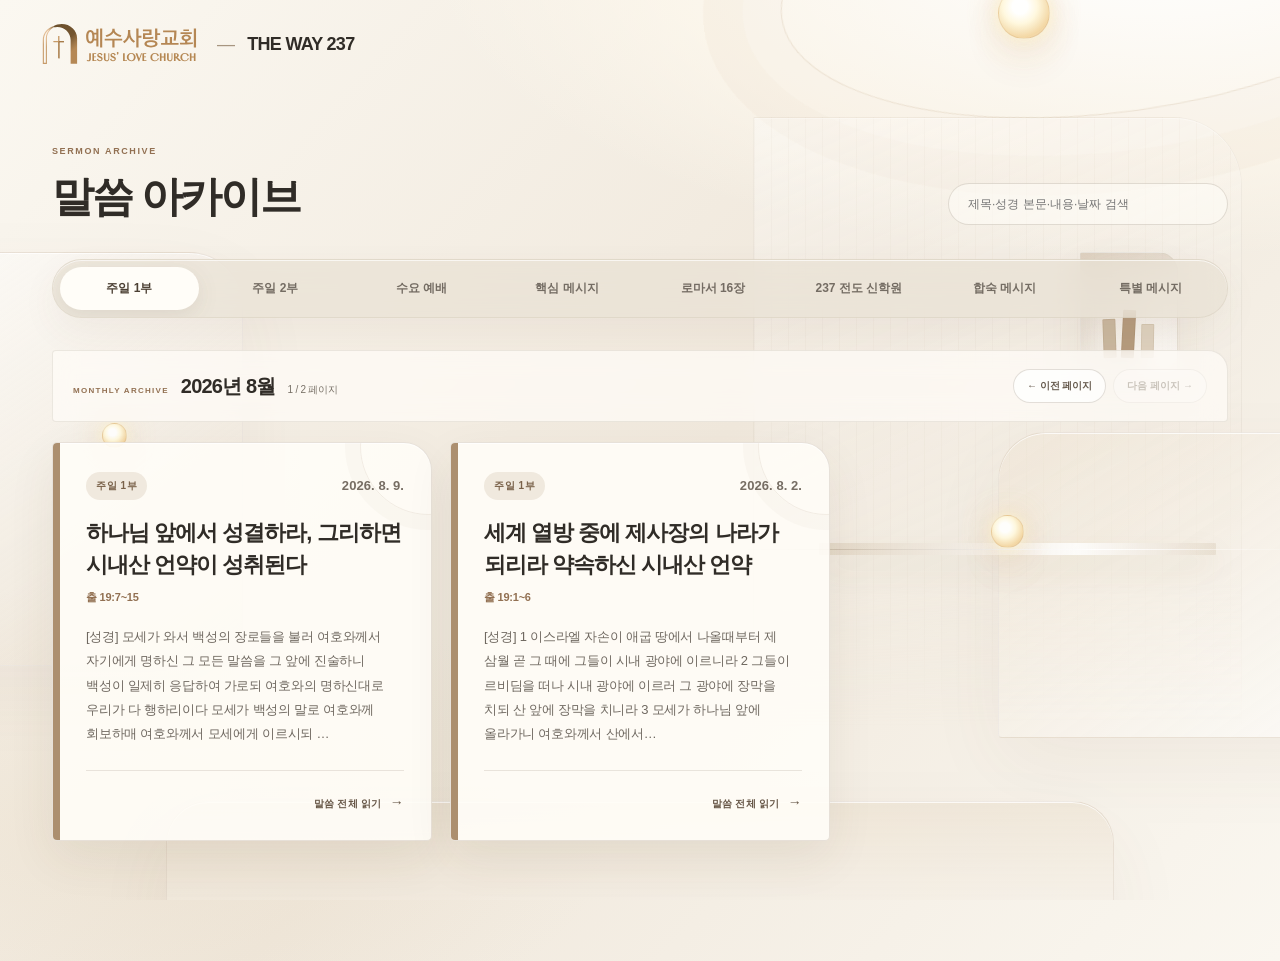
==== commit f45d06ab: "녹취록 글자 크기 조절과 깜빡임 개선" ====
--- a/index.html
+++ b/index.html
@@ -27,7 +27,7 @@
     <div id="modal-backdrop" class="modal-backdrop is-hidden" role="presentation">
       <section class="modal" role="dialog" aria-modal="true" aria-labelledby="sermon-title">
         <div class="modal-head"><div class="modal-head-top"><span class="badge">전체 녹취록</span><div class="modal-actions"><a id="print-link" class="quiet-btn" target="_blank">PDF · 인쇄</a><button id="close-modal" class="quiet-btn" type="button">닫기</button></div></div><div class="transcript-search-bar" role="search"><input id="transcript-search" type="search" placeholder="녹취록 본문에서 검색" aria-label="녹취록 본문에서 검색"><span id="transcript-search-count" class="transcript-search-count" aria-live="polite"></span><button id="transcript-search-prev" type="button" aria-label="이전 검색 결과">↑</button><button id="transcript-search-next" type="button" aria-label="다음 검색 결과">↓</button></div></div>
-        <div class="modal-body"><div id="modal-meta" class="modal-meta"></div><h2 id="sermon-title"></h2><p id="modal-passage" class="modal-passage"></p>
+        <div class="modal-body"><div class="modal-meta-row"><div id="modal-meta" class="modal-meta"></div><div class="font-size-controls" aria-label="본문 글자 크기 조절"><button id="font-smaller" type="button" aria-label="본문 글자 작게">−</button><output id="font-size-value" aria-live="polite">16px</output><button id="font-larger" type="button" aria-label="본문 글자 크게">＋</button></div></div><h2 id="sermon-title"></h2><p id="modal-passage" class="modal-passage"></p>
           <div class="annotation-panel"><div class="annotation-toolbar" role="toolbar" aria-label="녹취록 표시 도구">
             <button class="annotation-btn annotation-highlight" data-command="hiliteColor" aria-label="형광펜"><span class="annotation-icon">🖍</span><span class="annotation-label">형광펜</span><span class="annotation-mobile-label">형광</span></button>
             <button class="annotation-btn annotation-bold" data-command="bold" aria-label="굵게"><span class="annotation-icon">B</span><span class="annotation-label">굵게</span><span class="annotation-mobile-label">굵게</span></button>
@@ -40,5 +40,5 @@
       </section>
     </div>
   </main>
-  <script src="./app.js?v=transcript-search-1" defer></script>
+  <script src="./app.js?v=archive-live-refresh-1" defer></script>
 </body></html>
--- a/styles.css
+++ b/styles.css
@@ -143,9 +143,9 @@
 .empty { grid-column:1/-1; border:1px dashed rgba(118,99,75,.32); border-radius:4px 28px 4px 4px; padding:82px 20px; text-align:center; color:var(--muted); background:rgba(255,253,248,.55); }
 .empty strong { display:block; color:var(--ink); font-size:20px; margin-bottom:10px; }
 
-.modal-backdrop { position:fixed; inset:0; z-index:50; max-width:100%; overflow:hidden; overscroll-behavior:none; touch-action:pan-y; background:rgba(48,41,34,.64); backdrop-filter:blur(12px); padding:26px; display:grid; place-items:center; }
+.modal-backdrop { position:fixed; inset:0; z-index:50; max-width:100%; overflow:hidden; overscroll-behavior:none; touch-action:pan-y; background:rgba(48,41,34,.76); padding:26px; display:grid; place-items:center; }
 .modal { width:min(880px,100%); min-width:0; max-width:100%; max-height:calc(100vh - 52px); background:#fffdf8; border-radius:5px 32px 5px 5px; box-shadow:0 34px 110px rgba(27,21,16,.34); overflow-y:auto; overflow-x:hidden; overscroll-behavior-x:none; touch-action:pan-y; }
-.modal-head { position:sticky; top:0; z-index:3; background:rgba(255,253,248,.96); backdrop-filter:blur(15px); border-bottom:1px solid var(--line); padding:13px 25px 12px; }
+.modal-head { position:sticky; top:0; z-index:3; background:#fffdf8; border-bottom:1px solid var(--line); padding:13px 25px 12px; }
 .modal-head-top { display:flex; justify-content:space-between; align-items:center; }
 .modal-head .badge { margin:0; }
 .modal-actions { display:flex; gap:8px; }
@@ -161,9 +161,14 @@
 .primary-btn:hover { background:#3e372f; }
 .danger-btn { color:#9e5149; border-color:#dabfba; }
 .modal-body { min-width:0; max-width:100%; padding:62px clamp(30px,8vw,96px) 90px; }
-.modal-meta { color:#6f5943; font-size:14px; font-weight:760; line-height:1.55; letter-spacing:.015em; }
-.modal h2 { margin:21px 0 12px; font-size:clamp(28px,3.2vw,38px); line-height:1.42; letter-spacing:-.045em; font-weight:670; word-break:keep-all; }
-.modal-passage { color:var(--bronze); margin:16px 0 0; font-size:13px; font-weight:650; letter-spacing:.01em; }
+.modal-meta-row { display:flex; align-items:center; justify-content:space-between; gap:18px; }
+.modal-meta { color:#6f5943; font-size:22px; font-weight:760; line-height:1.55; letter-spacing:.015em; }
+.modal h2 { margin:21px 0 12px; font-size:36px; line-height:1.35; letter-spacing:-.045em; font-weight:670; word-break:keep-all; }
+.modal-passage { color:var(--bronze); margin:16px 0 0; font-size:18px; line-height:1.65; font-weight:650; letter-spacing:.01em; }
+.font-size-controls { flex:0 0 auto; display:flex; align-items:center; gap:6px; padding:4px; border:1px solid var(--line); border-radius:100px; background:#f6f0e7; }
+.font-size-controls button { width:34px; height:34px; border:0; border-radius:50%; background:#fff; color:var(--ink); font-size:20px; line-height:1; cursor:pointer; }
+.font-size-controls button:disabled { opacity:.3; cursor:default; }
+.font-size-controls output { min-width:38px; color:var(--muted); font-size:10px; font-weight:750; text-align:center; }
 .transcript { min-width:0; max-width:670px; margin:42px auto 0; overflow-wrap:anywhere; font-size:16px; line-height:2.05; color:#3e3a35; word-break:keep-all; font-weight:400; }
 .transcript p { margin:0 0 1.55em; white-space:pre-line; }
 .transcript-search-hit { padding:0 .06em; border-radius:2px; background:#fff18a; color:inherit; box-shadow:0 0 0 2px rgba(255,241,138,.3); }
@@ -234,7 +239,7 @@
 .print-meta { margin:0; color:#333; font-size:15px; line-height:1.5; font-weight:720; letter-spacing:.01em; }
 .print-title { max-width:680px; font-size:34px; line-height:1.42; letter-spacing:-.04em; margin:19px 0 0; font-weight:700; word-break:keep-all; }
 .print-passage { margin:19px 0 0; color:#222; font-size:15px; line-height:1.6; font-weight:650; }
-.print-content { margin-top:62px; font-size:15px; line-height:1.95; letter-spacing:-.012em; color:#111; word-break:keep-all; }
+.print-content { margin-top:62px; font-size:16px; line-height:1.95; letter-spacing:-.012em; color:#111; word-break:keep-all; }
 .print-paragraph { margin:0 0 1.45em; white-space:pre-line; orphans:3; widows:3; }
 .print-section-label { display:block; margin:2.2em 0 .75em; font-size:17px; line-height:1.5; font-weight:800; letter-spacing:-.02em; }
 .print-content .print-paragraph:first-child .print-section-label { margin-top:0; }
@@ -282,8 +287,11 @@
   .transcript-search-count { min-width:31px; font-size:9px; }
   .transcript-search-bar button { flex-basis:32px; width:32px; height:32px; }
   .modal-body { padding:42px 24px 65px; }
-  .modal-meta { font-size:13px; }
-  .modal h2 { font-size:27px; line-height:1.45; }
+  .modal-meta-row { align-items:flex-start; gap:10px; }
+  .modal-meta { font-size:22px; }
+  .modal h2 { font-size:36px; line-height:1.35; }
+  .font-size-controls { margin-top:1px; }
+  .font-size-controls output { display:none; }
   .annotation-panel { left:10px; right:10px; bottom:max(10px,env(safe-area-inset-bottom)); transform:none; width:auto; padding:7px; border-radius:14px; }
   .annotation-toolbar { width:100%; gap:5px; }
   .annotation-btn { flex:1 1 20%; min-width:0; min-height:50px; padding:5px 2px; border-radius:10px; flex-direction:column; gap:3px; }
@@ -312,7 +320,7 @@
   .print-meta, .print-passage, .print-content { color:#000; }
   .print-title { font-size:25pt; line-height:1.38; }
   .print-meta, .print-passage { font-size:11pt; }
-  .print-content { margin-top:16mm; font-size:11pt; line-height:1.9; }
+  .print-content { margin-top:16mm; font-size:16px; line-height:1.9; }
   .print-paragraph { margin-bottom:1.35em; }
   .print-section-label { font-size:12.5pt; }
   @page { size:A4; margin:19mm 18mm 20mm; }
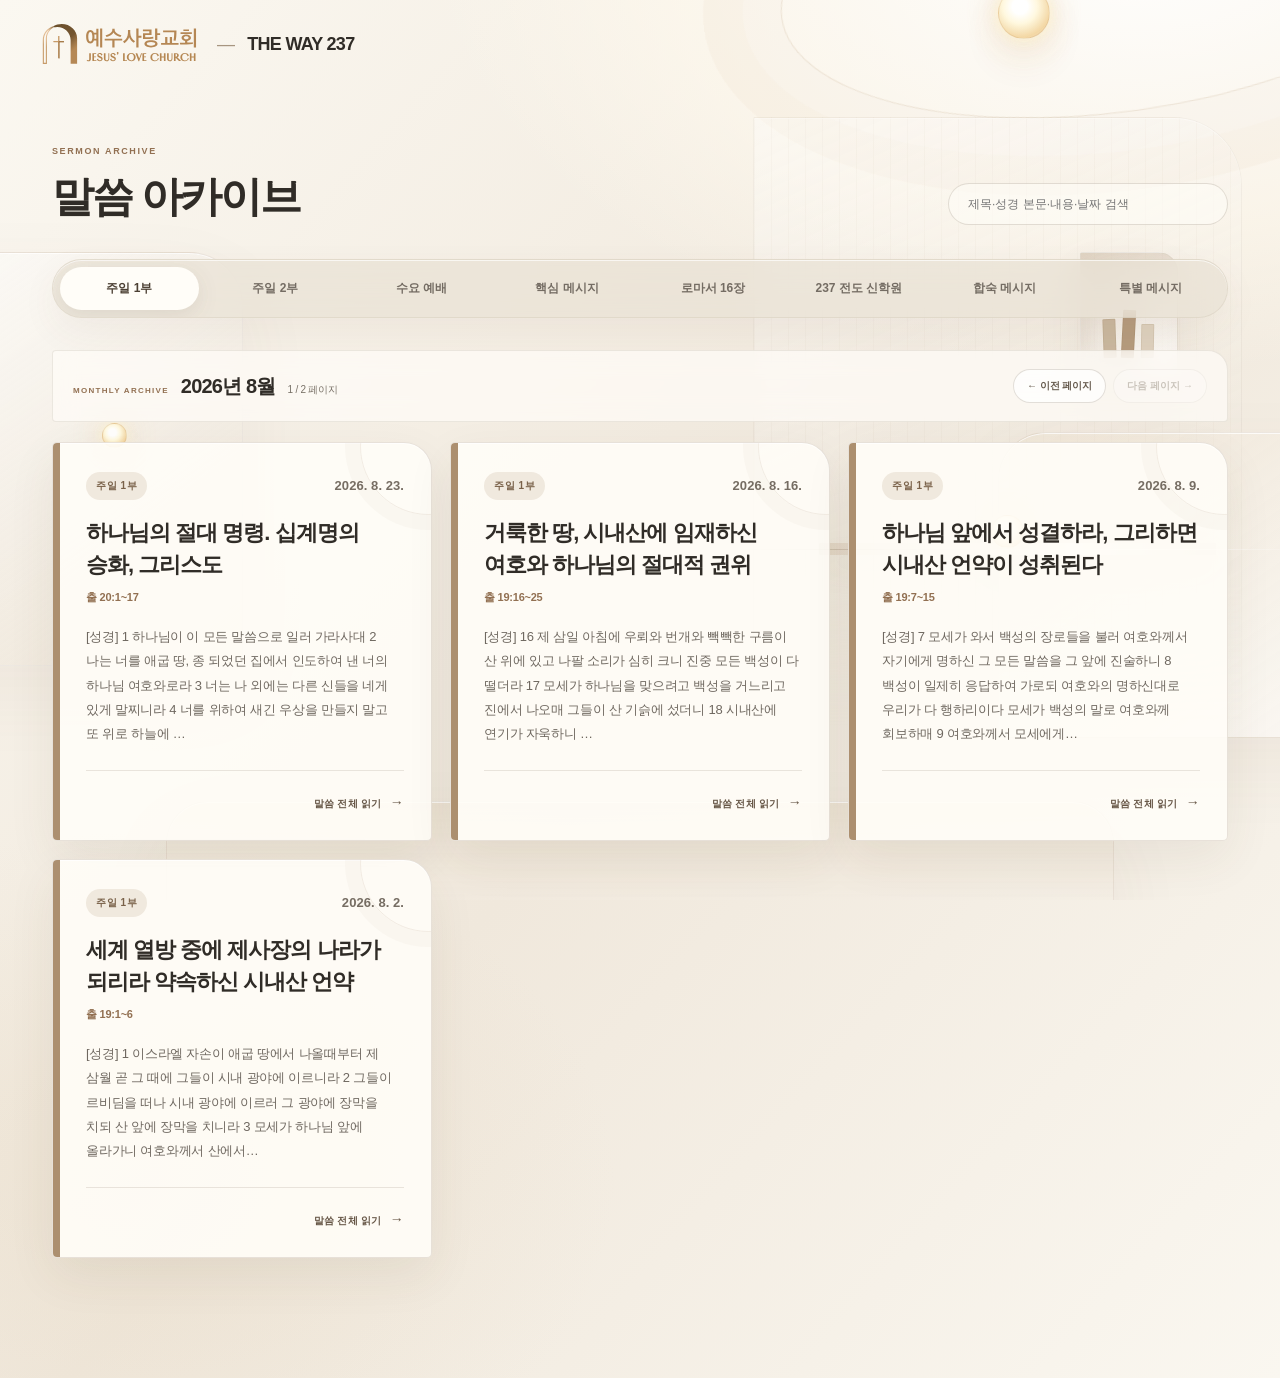
==== commit 260de137: "Add direct sermon sharing and mobile refresh" ====
--- a/index.html
+++ b/index.html
@@ -3,9 +3,10 @@
 <head>
   <meta charset="utf-8">
   <meta name="viewport" content="width=device-width,initial-scale=1,viewport-fit=cover">
+  <meta http-equiv="Cache-Control" content="no-cache, no-store, must-revalidate">
   <meta name="robots" content="noindex,nofollow,noarchive">
   <title>Jesus' Love Church - THE WAY 237</title>
-  <link rel="stylesheet" href="./styles.css?v=overflow-fix-1">
+  <link rel="stylesheet" href="./styles.css?v=share-refresh-1">
 </head>
 <body>
   <main class="site-shell">
@@ -26,7 +27,7 @@
     </section>
     <div id="modal-backdrop" class="modal-backdrop is-hidden" role="presentation">
       <section class="modal" role="dialog" aria-modal="true" aria-labelledby="sermon-title">
-        <div class="modal-head"><div class="modal-head-top"><span class="badge">전체 녹취록</span><div class="modal-actions"><a id="print-link" class="quiet-btn" target="_blank">PDF · 인쇄</a><button id="close-modal" class="quiet-btn" type="button">닫기</button></div></div><div class="transcript-search-bar" role="search"><input id="transcript-search" type="search" placeholder="녹취록 본문에서 검색" aria-label="녹취록 본문에서 검색"><span id="transcript-search-count" class="transcript-search-count" aria-live="polite"></span><button id="transcript-search-prev" type="button" aria-label="이전 검색 결과">↑</button><button id="transcript-search-next" type="button" aria-label="다음 검색 결과">↓</button></div></div>
+        <div class="modal-head"><div class="modal-head-top"><span class="badge">전체 녹취록</span><div class="modal-actions"><button id="share-sermon" class="quiet-btn share-btn" type="button" aria-label="이 말씀 공유하기">공유</button><a id="print-link" class="quiet-btn" target="_blank">PDF · 인쇄</a><button id="close-modal" class="quiet-btn" type="button">닫기</button></div></div><p id="share-notice" class="share-notice" role="status"></p><div class="transcript-search-bar" role="search"><input id="transcript-search" type="search" placeholder="녹취록 본문에서 검색" aria-label="녹취록 본문에서 검색"><span id="transcript-search-count" class="transcript-search-count" aria-live="polite"></span><button id="transcript-search-prev" type="button" aria-label="이전 검색 결과">↑</button><button id="transcript-search-next" type="button" aria-label="다음 검색 결과">↓</button></div></div>
         <div class="modal-body"><div class="modal-meta-row"><div id="modal-meta" class="modal-meta"></div><div class="font-size-controls" aria-label="본문 글자 크기 조절"><button id="font-smaller" type="button" aria-label="본문 글자 작게">−</button><output id="font-size-value" aria-live="polite">16px</output><button id="font-larger" type="button" aria-label="본문 글자 크게">＋</button></div></div><h2 id="sermon-title"></h2><p id="modal-passage" class="modal-passage"></p>
           <div class="annotation-panel"><div class="annotation-toolbar" role="toolbar" aria-label="녹취록 표시 도구">
             <button class="annotation-btn annotation-highlight" data-command="hiliteColor" aria-label="형광펜"><span class="annotation-icon">🖍</span><span class="annotation-label">형광펜</span><span class="annotation-mobile-label">형광</span></button>
@@ -40,5 +41,5 @@
       </section>
     </div>
   </main>
-  <script src="./app.js?v=archive-live-refresh-1" defer></script>
+  <script src="./app.js?v=share-refresh-1" defer></script>
 </body></html>
--- a/styles.css
+++ b/styles.css
@@ -90,12 +90,13 @@
 .search-highlight { background:#fff18a; color:inherit; border-radius:3px; padding:0 .08em; box-decoration-break:clone; -webkit-box-decoration-break:clone; box-shadow:0 0 0 2px rgba(255,241,138,.38); }
 
 .tabs { display:flex; gap:7px; padding:7px; background:rgba(232,224,211,.68); border:1px solid rgba(130,108,82,.1); border-radius:100px; overflow-x:auto; scrollbar-width:none; margin-bottom:32px; backdrop-filter:blur(16px); box-shadow:0 14px 38px rgba(101,76,46,.055),inset 0 1px rgba(255,255,255,.65); }
-.detail-filters { margin:-16px 0 28px; padding:14px 16px 16px; border:1px solid rgba(111,91,68,.14); background:rgba(255,253,248,.72); border-radius:5px 18px 5px 5px; }
-.detail-filters legend { padding:0 7px; color:var(--muted); font-size:10px; font-weight:700; }
-.detail-filters > div { display:flex; flex-wrap:wrap; gap:8px; }
+.detail-filters { margin:-8px 0 32px; min-height:124px; padding:22px 24px 24px; border:1px solid rgba(111,91,68,.18); background:rgba(255,253,248,.78); border-radius:7px 22px 7px 7px; }
+.detail-filters legend { padding:0 10px; color:#71675c; font-size:13px; line-height:1.4; font-weight:750; }
+.detail-filters > div { display:flex; flex-wrap:wrap; align-items:center; gap:12px; }
 .detail-filter { position:relative; cursor:pointer; }
 .detail-filter input { position:absolute; opacity:0; pointer-events:none; }
-.detail-filter span, .detail-badge { display:inline-flex; align-items:center; border:1px solid transparent; border-radius:100px; padding:7px 11px; font-size:10px; font-weight:700; color:#665a4d; background:#eee7dc; }
+.detail-filter span { display:inline-flex; align-items:center; justify-content:center; min-height:44px; border:1px solid transparent; border-radius:100px; padding:11px 18px; font-size:13px; line-height:1.2; font-weight:750; color:#5d5247; background:#eee7dc; }
+.detail-badge { display:inline-flex; align-items:center; border:1px solid transparent; border-radius:100px; padding:7px 11px; font-size:10px; font-weight:700; color:#665a4d; background:#eee7dc; }
 .detail-filter input:checked + span { outline:2px solid var(--deep); outline-offset:2px; color:var(--deep); }
 .detail-badge { align-self:flex-start; margin:12px 0 0; padding:6px 10px; }
 .detail-tone-1 span, .detail-badge.detail-tone-1 { background:#efe3d4; border-color:#dcc5aa; }.detail-tone-2 span, .detail-badge.detail-tone-2 { background:#e3e8dc; border-color:#c9d1bd; }.detail-tone-3 span, .detail-badge.detail-tone-3 { background:#eee0dc; border-color:#dbc1b9; }.detail-tone-4 span, .detail-badge.detail-tone-4 { background:#e2e5e4; border-color:#c5cdcb; }.detail-tone-5 span, .detail-badge.detail-tone-5 { background:#ebe2d3; border-color:#d8c6a9; }.detail-tone-6 span, .detail-badge.detail-tone-6 { background:#e6e0e8; border-color:#cec3d1; }
@@ -149,6 +150,8 @@
 .modal-head-top { display:flex; justify-content:space-between; align-items:center; }
 .modal-head .badge { margin:0; }
 .modal-actions { display:flex; gap:8px; }
+.share-notice { min-height:0; margin:7px 0 0; color:#6f5943; font-size:10px; line-height:1.45; text-align:right; }
+.share-notice:empty { display:none; }
 .transcript-search-bar { display:flex; align-items:center; gap:7px; margin-top:10px; }
 .transcript-search-bar input { min-width:0; flex:1; height:38px; border:1px solid rgba(108,91,71,.22); border-radius:100px; padding:0 14px; background:#fff; color:var(--ink); outline:none; font-size:12px; }
 .transcript-search-bar input:focus { border-color:rgba(146,112,82,.55); box-shadow:0 0 0 3px rgba(146,112,82,.08); }
@@ -277,11 +280,17 @@
   .month-buttons button { flex:1; padding:10px 8px; }
   .tabs { display:grid; grid-template-columns:repeat(2,minmax(0,1fr)); width:100%; max-width:100%; overflow:hidden; border-radius:18px; gap:5px; }
   .tab { min-width:0; width:100%; padding:11px 7px; white-space:normal; line-height:1.35; }
+  .detail-filters { min-height:0; margin:-2px 0 26px; padding:18px 16px 20px; }
+  .detail-filters > div { gap:10px; }
+  .detail-filter span { min-height:46px; padding:12px 17px; font-size:13px; }
   .cards { grid-template-columns:1fr; }
   .card { min-height:300px; }
   .modal-backdrop { padding:0; }
   .modal { max-height:100vh; height:100vh; border-radius:0; }
   .modal-head { padding:13px 15px; }
+  .modal-actions { gap:5px; }
+  .modal-actions .quiet-btn { padding:9px 10px; }
+  .share-notice { text-align:left; }
   .transcript-search-bar { gap:5px; }
   .transcript-search-bar input { height:36px; padding:0 11px; font-size:11px; }
   .transcript-search-count { min-width:31px; font-size:9px; }
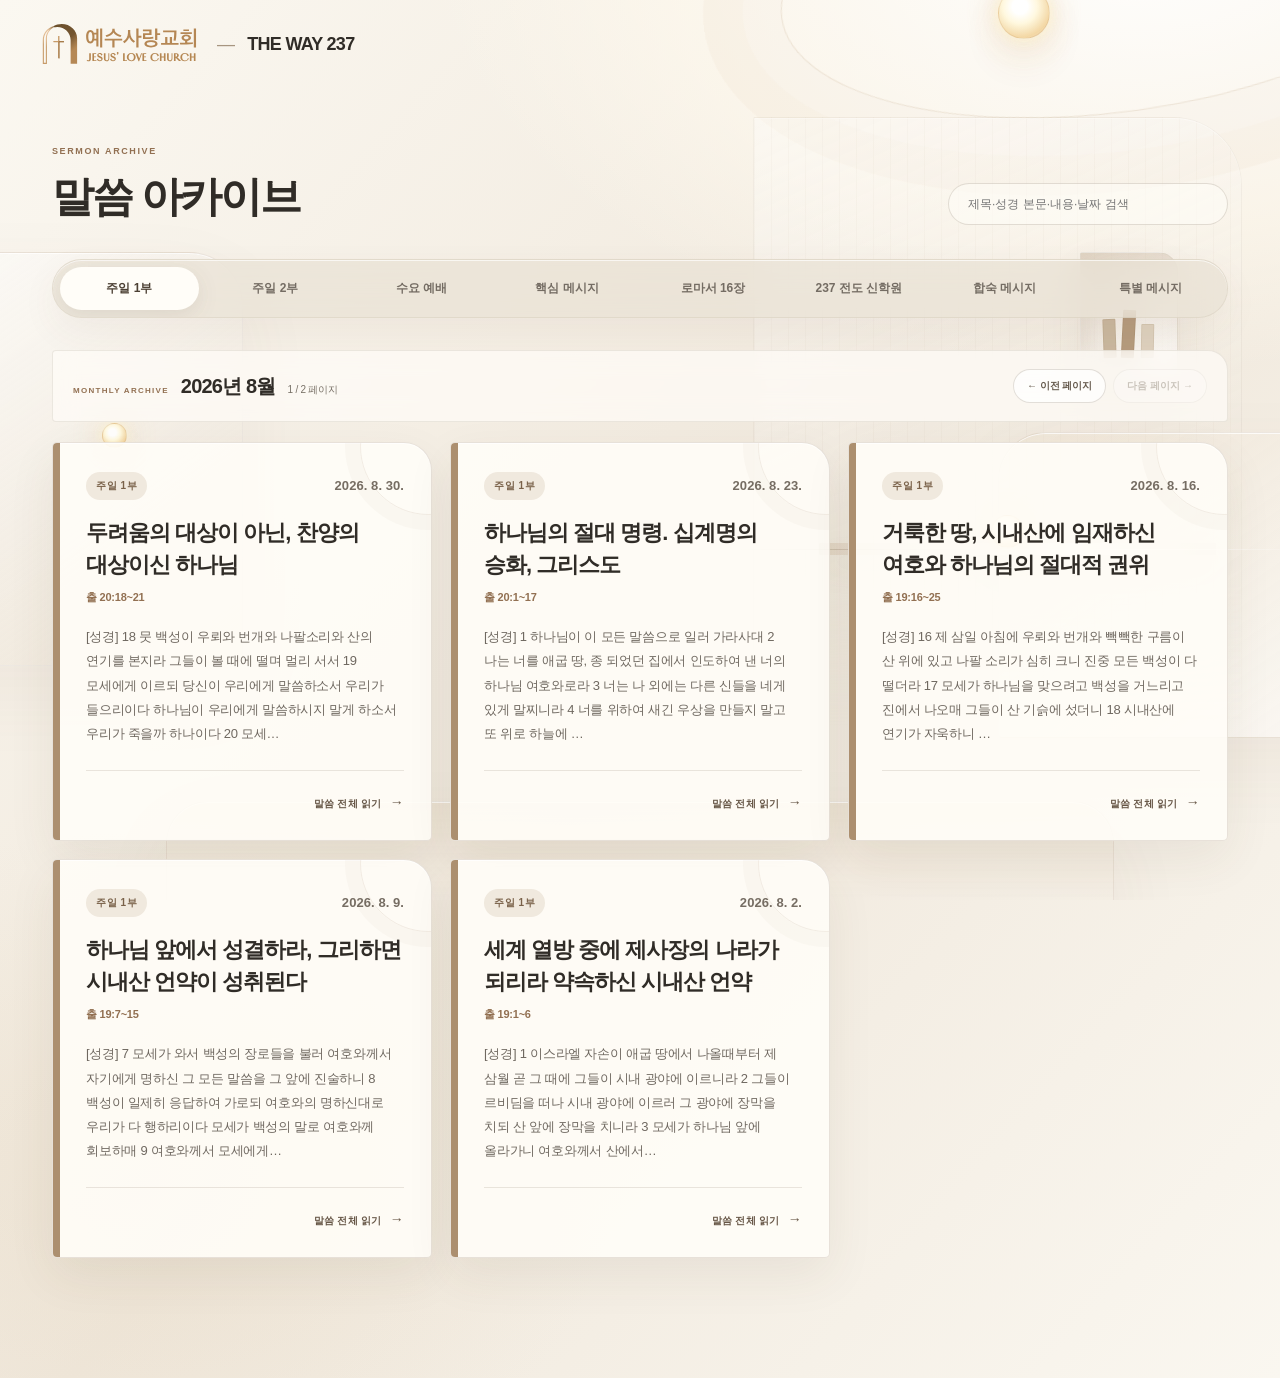
==== commit fc1a3873: "Share full sermon text and align card titles" ====
--- a/index.html
+++ b/index.html
@@ -6,7 +6,7 @@
   <meta http-equiv="Cache-Control" content="no-cache, no-store, must-revalidate">
   <meta name="robots" content="noindex,nofollow,noarchive">
   <title>Jesus' Love Church - THE WAY 237</title>
-  <link rel="stylesheet" href="./styles.css?v=share-refresh-1">
+  <link rel="stylesheet" href="./styles.css?v=text-share-card-align-1">
 </head>
 <body>
   <main class="site-shell">
@@ -41,5 +41,5 @@
       </section>
     </div>
   </main>
-  <script src="./app.js?v=share-refresh-1" defer></script>
+  <script src="./app.js?v=text-share-card-align-1" defer></script>
 </body></html>
--- a/styles.css
+++ b/styles.css
@@ -133,7 +133,7 @@
 .badge { align-self:flex-start; display:inline-flex; margin-top:0; color:#796149; font-size:10px; font-weight:700; letter-spacing:.06em; padding:7px 10px; background:#f0e9de; border-radius:100px; }
 .card-meta { display:flex; align-items:center; justify-content:space-between; gap:12px; position:relative; z-index:1; }
 .card-date { color:#766d63; font-size:13px; font-weight:720; line-height:1.4; letter-spacing:.005em; white-space:nowrap; }
-.card-title { margin:17px 0 9px; border:0; background:none; color:var(--ink); padding:0; text-align:left; font-size:22px; line-height:1.46; font-weight:650; letter-spacing:-.045em; cursor:pointer; word-break:keep-all; position:relative; z-index:1; }
+.card-title { min-height:2.92em; margin:17px 0 9px; border:0; background:none; color:var(--ink); padding:0; text-align:left; font-size:22px; line-height:1.46; font-weight:650; letter-spacing:-.045em; cursor:pointer; word-break:keep-all; position:relative; z-index:1; }
 .card-title:hover { color:#7b6045; }
 .passage { margin:0; color:var(--bronze); font-size:11px; font-weight:600; }
 .card-excerpt { margin:20px 0 24px; color:#6f6860; font-size:13px; line-height:1.86; word-break:keep-all; }
